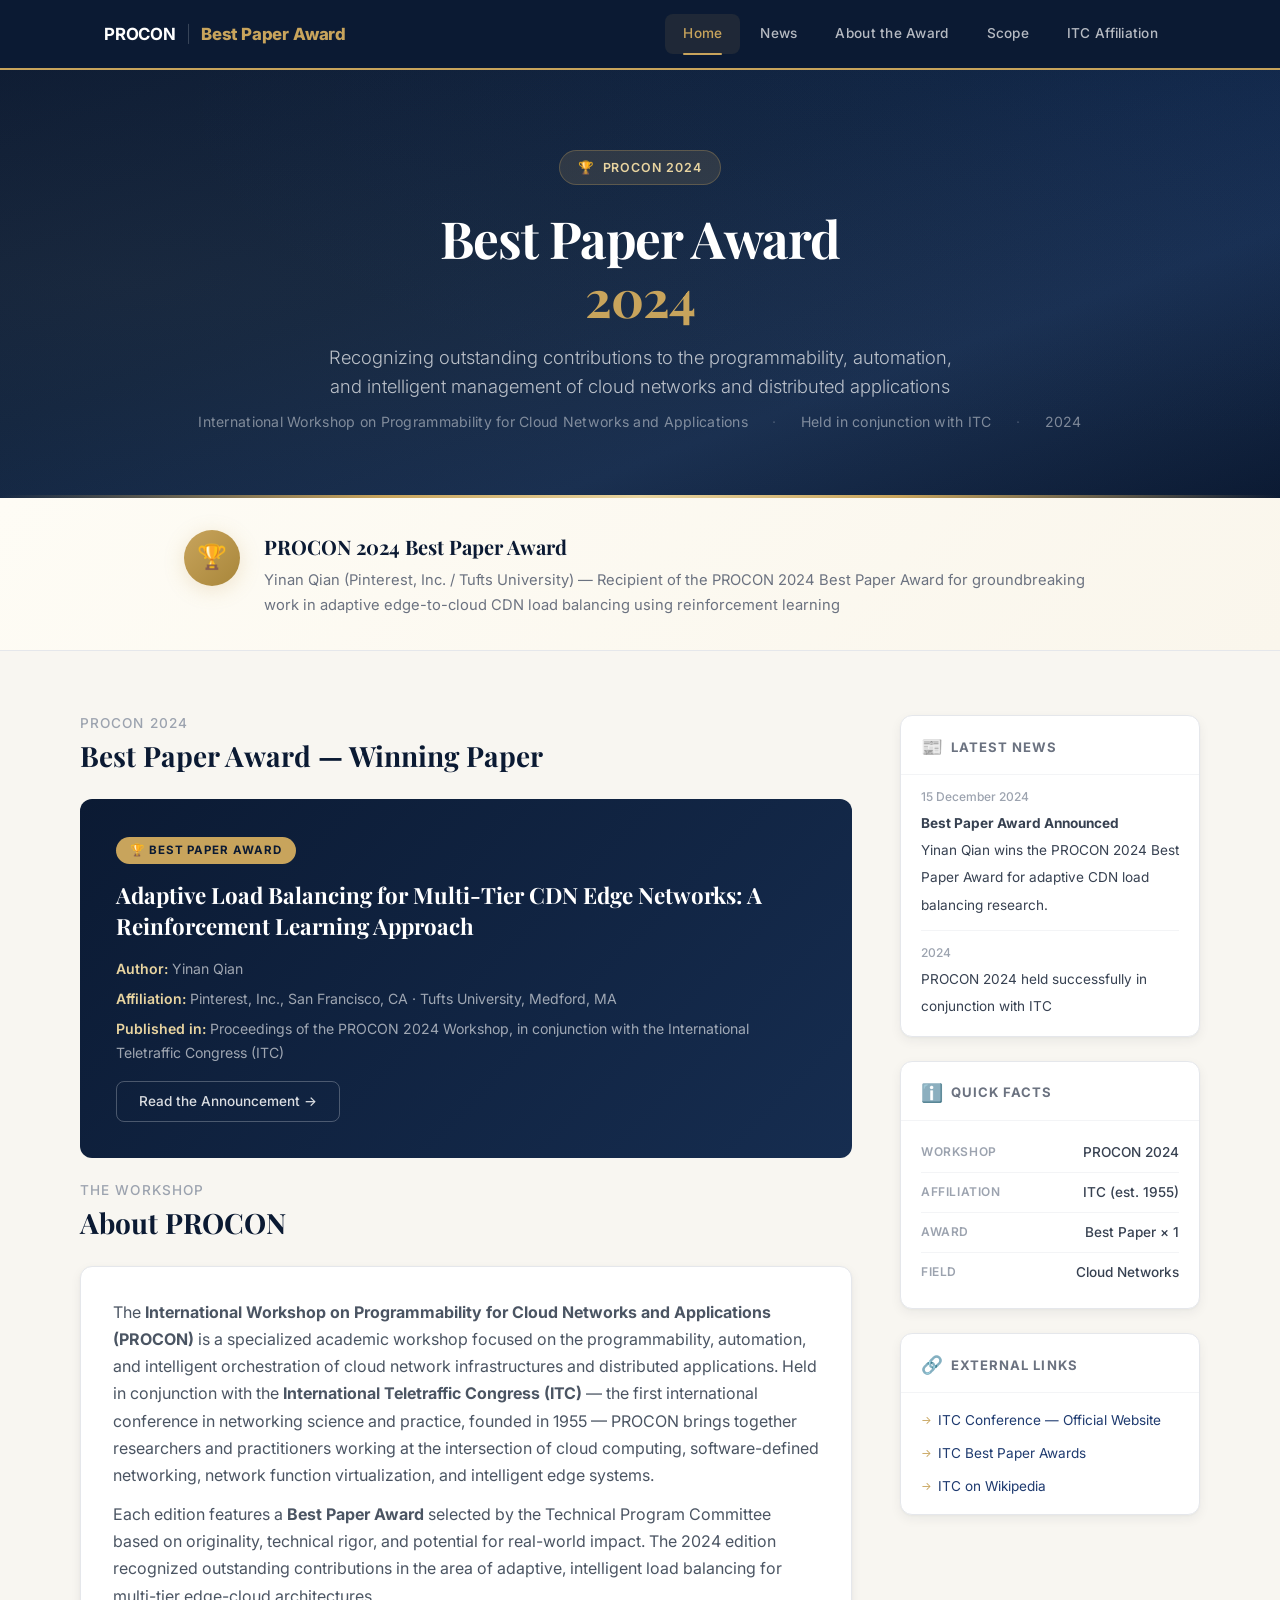
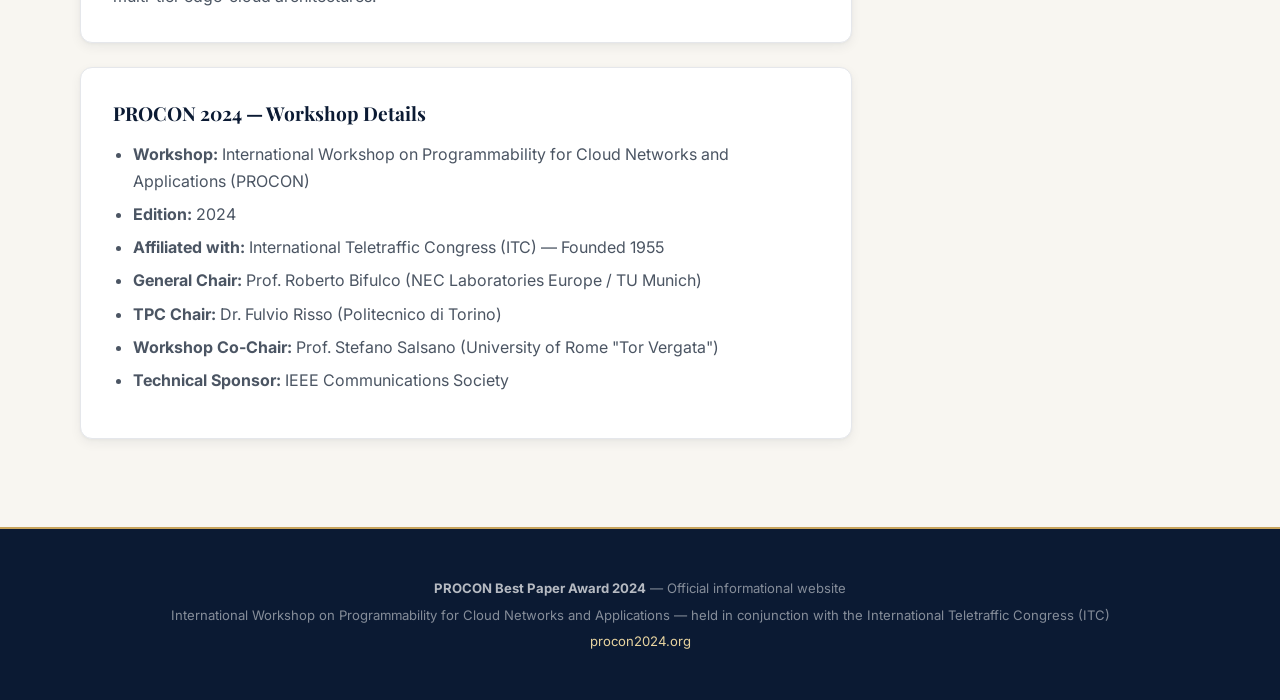
==== index.html @ 3cdb623d "Initial commit: PROCON 2024 Best Paper Award website" ====
<!DOCTYPE html>
<html lang="en">
<head>
  <meta charset="UTF-8">
  <meta name="viewport" content="width=device-width, initial-scale=1.0">
  <title>PROCON 2024 Best Paper Award — International Workshop on Programmability for Cloud Networks and Applications</title>
  <meta name="description" content="Official site of the PROCON 2024 Best Paper Award. International Workshop on Programmability for Cloud Networks and Applications, held in conjunction with ITC, 2024.">
  <link rel="stylesheet" href="/css/style.css">
  <link rel="icon" href="data:image/svg+xml,<svg xmlns=%22http://www.w3.org/2000/svg%22 viewBox=%220 0 100 100%22><text y=%22.9em%22 font-size=%2290%22>🏆</text></svg>">
</head>
<body>

<header class="site-header">
  <div class="container header-inner">
    <div class="site-title">
      <a href="/">
        PROCON <span class="separator">|</span> <span class="accent">Best Paper Award</span>
      </a>
    </div>
    <button class="menu-toggle" onclick="document.querySelector('.main-nav').classList.toggle('open')" aria-label="Toggle navigation">☰</button>
    <nav class="main-nav">
      <a href="/" class="active">Home</a>
      <a href="/news/">News</a>
      <a href="/about.html">About the Award</a>
      <a href="/scope.html">Scope</a>
      <a href="/itc.html">ITC Affiliation</a>
    </nav>
  </div>
</header>

<section class="hero">
  <div class="container hero-content">
    <div class="hero-badge">
      <span>🏆</span> PROCON 2024
    </div>
    <h1>
      Best Paper Award<br>
      <span class="highlight">2024</span>
    </h1>
    <p class="hero-subtitle">
      Recognizing outstanding contributions to the programmability, automation, and intelligent management
      of cloud networks and distributed applications
    </p>
    <p class="hero-meta">
      <span>International Workshop on Programmability for Cloud Networks and Applications</span>
      <span class="sep">·</span>
      <span>Held in conjunction with ITC</span>
      <span class="sep">·</span>
      <span>2024</span>
    </p>
  </div>
</section>

<section class="award-banner">
  <div class="container award-banner-inner">
    <div class="award-icon">🏆</div>
    <div class="award-text">
      <h2>PROCON 2024 Best Paper Award</h2>
      <p>Yinan Qian (Pinterest, Inc. / Tufts University) — Recipient of the PROCON 2024 Best Paper Award for groundbreaking work in adaptive edge-to-cloud CDN load balancing using reinforcement learning</p>
    </div>
  </div>
</section>

<div class="container content-layout">
  <main class="main-content">

    <!-- Winning Paper -->
    <h2 class="section-title">
      <span class="sub">PROCON 2024</span>
      Best Paper Award — Winning Paper
    </h2>

    <div class="paper-card">
      <div class="award-tag">🏆 Best Paper Award</div>
      <h3>Adaptive Load Balancing for Multi-Tier CDN Edge Networks: A Reinforcement Learning Approach</h3>
      <p class="meta-line"><strong>Author:</strong> Yinan Qian</p>
      <p class="meta-line"><strong>Affiliation:</strong> Pinterest, Inc., San Francisco, CA · Tufts University, Medford, MA</p>
      <p class="meta-line" style="margin-bottom:0;"><strong>Published in:</strong> Proceedings of the PROCON 2024 Workshop, in conjunction with the International Teletraffic Congress (ITC)</p>
      <a href="/news/yinan-qian-award.html" class="btn-outline">Read the Announcement →</a>
    </div>

    <!-- About PROCON -->
    <h2 class="section-title">
      <span class="sub">The Workshop</span>
      About PROCON
    </h2>

    <div class="content-card">
      <p>
        The <strong>International Workshop on Programmability for Cloud Networks and Applications (PROCON)</strong> 
        is a specialized academic workshop focused on the programmability, automation, and intelligent orchestration 
        of cloud network infrastructures and distributed applications. Held in conjunction with the 
        <strong>International Teletraffic Congress (ITC)</strong> — the first international conference in networking 
        science and practice, founded in 1955 — PROCON brings together researchers and practitioners working at 
        the intersection of cloud computing, software-defined networking, network function virtualization, and 
        intelligent edge systems.
      </p>
      <p>
        Each edition features a <strong>Best Paper Award</strong> selected by the Technical Program Committee 
        based on originality, technical rigor, and potential for real-world impact. The 2024 edition recognized 
        outstanding contributions in the area of adaptive, intelligent load balancing for multi-tier edge-cloud 
        architectures.
      </p>
    </div>

    <!-- PROCON 2024 Details -->
    <div class="content-card">
      <h3>PROCON 2024 — Workshop Details</h3>
      <ul>
        <li><strong>Workshop:</strong> International Workshop on Programmability for Cloud Networks and Applications (PROCON)</li>
        <li><strong>Edition:</strong> 2024</li>
        <li><strong>Affiliated with:</strong> International Teletraffic Congress (ITC) — Founded 1955</li>
        <li><strong>General Chair:</strong> Prof. Roberto Bifulco (NEC Laboratories Europe / TU Munich)</li>
        <li><strong>TPC Chair:</strong> Dr. Fulvio Risso (Politecnico di Torino)</li>
        <li><strong>Workshop Co-Chair:</strong> Prof. Stefano Salsano (University of Rome "Tor Vergata")</li>
        <li><strong>Technical Sponsor:</strong> IEEE Communications Society</li>
      </ul>
    </div>

  </main>

  <aside class="sidebar">

    <div class="sidebar-card">
      <div class="sidebar-card-header">
        <span class="icon">📰</span>
        <h3>Latest News</h3>
      </div>
      <div class="sidebar-card-body">
        <ul class="news-list">
          <li>
            <span class="date">15 December 2024</span>
            <a href="/news/yinan-qian-award.html"><strong>Best Paper Award Announced</strong><br>Yinan Qian wins the PROCON 2024 Best Paper Award for adaptive CDN load balancing research.</a>
          </li>
          <li>
            <span class="date">2024</span>
            <a href="#">PROCON 2024 held successfully in conjunction with ITC</a>
          </li>
        </ul>
      </div>
    </div>

    <div class="sidebar-card">
      <div class="sidebar-card-header">
        <span class="icon">ℹ️</span>
        <h3>Quick Facts</h3>
      </div>
      <div class="sidebar-card-body">
        <ul class="fact-list">
          <li><span class="label">Workshop</span><span class="value">PROCON 2024</span></li>
          <li><span class="label">Affiliation</span><span class="value">ITC (est. 1955)</span></li>
          <li><span class="label">Award</span><span class="value">Best Paper × 1</span></li>
          <li><span class="label">Field</span><span class="value">Cloud Networks</span></li>
        </ul>
      </div>
    </div>

    <div class="sidebar-card">
      <div class="sidebar-card-header">
        <span class="icon">🔗</span>
        <h3>External Links</h3>
      </div>
      <div class="sidebar-card-body">
        <ul class="link-list">
          <li><a href="https://itc-conference.org/" target="_blank"><span class="arrow">→</span> ITC Conference — Official Website</a></li>
          <li><a href="https://itc-conference.org/awards" target="_blank"><span class="arrow">→</span> ITC Best Paper Awards</a></li>
          <li><a href="https://en.wikipedia.org/wiki/International_Teletraffic_Congress" target="_blank"><span class="arrow">→</span> ITC on Wikipedia</a></li>
        </ul>
      </div>
    </div>

  </aside>
</div>

<footer class="site-footer">
  <div class="container">
    <p><strong>PROCON Best Paper Award 2024</strong> — Official informational website</p>
    <p>International Workshop on Programmability for Cloud Networks and Applications — held in conjunction with the International Teletraffic Congress (ITC)</p>
    <p><a href="https://procon2024.org">procon2024.org</a></p>
  </div>
</footer>

<script>
document.addEventListener('DOMContentLoaded', function() {
  var toggle = document.querySelector('.menu-toggle');
  var nav = document.querySelector('.main-nav');
  if (toggle) {
    toggle.addEventListener('click', function() {
      nav.classList.toggle('open');
    });
  }
  nav.querySelectorAll('a').forEach(function(l) { l.addEventListener('click', function() { nav.classList.remove('open'); }); });
});
</script>

</body>
</html>
---- css/style.css ----
/* ============================================
   PROCON 2024 Best Paper Award — Official Site
   Premium Design System
   ============================================ */

/* --- Fonts --- */
@import url('https://fonts.googleapis.com/css2?family=Inter:wght@300;400;500;600;700;800&family=Playfair+Display:ital,wght@0,600;0,700;1,600&family=JetBrains+Mono:wght@400;500&display=swap');

:root {
  /* Colors — ITC / PROCON brand */
  --accent-blue: #2563eb;
  --navy:       #0b1a33;
  --navy-light: #162d50;
  --navy-mid:   #1e3a6f;
  --gold:       #c8a45c;
  --gold-light: #e8d4a0;
  --gold-dark:  #a8863a;
  --cream:      #f8f6f1;
  --white:      #ffffff;
  --gray-50:    #f9fafb;
  --gray-100:   #f3f4f6;
  --gray-200:   #e5e7eb;
  --gray-300:   #d1d5db;
  --gray-400:   #9ca3af;
  --gray-500:   #6b7280;
  --gray-600:   #4b5563;
  --gray-700:   #374151;
  --gray-800:   #1f2937;
  --gray-900:   #111827;
  --blue-accent: #2563eb;
  --blue-light: #dbeafe;
  --teal-accent: #0891b2;

  /* Typography */
  --font-sans:  'Inter', -apple-system, BlinkMacSystemFont, 'Segoe UI', sans-serif;
  --font-serif: 'Playfair Display', Georgia, 'Times New Roman', serif;
  --font-mono:  'JetBrains Mono', 'SF Mono', 'Fira Code', monospace;

  /* Spacing */
  --space-xs:  4px;
  --space-sm:  8px;
  --space-md:  16px;
  --space-lg:  24px;
  --space-xl:  32px;
  --space-2xl: 48px;
  --space-3xl: 64px;
  --space-4xl: 80px;

  /* Radii */
  --radius-sm: 4px;
  --radius-md: 8px;
  --radius-lg: 12px;
  --radius-xl: 16px;

  /* Shadows */
  --shadow-sm:  0 1px 2px rgba(11, 26, 51, 0.04);
  --shadow-md:  0 4px 12px rgba(11, 26, 51, 0.06), 0 1px 3px rgba(11, 26, 51, 0.04);
  --shadow-lg:  0 8px 30px rgba(11, 26, 51, 0.08), 0 2px 6px rgba(11, 26, 51, 0.04);
  --shadow-xl:  0 20px 50px rgba(11, 26, 51, 0.12), 0 4px 12px rgba(11, 26, 51, 0.06);
  --shadow-gold: 0 4px 20px rgba(200, 164, 92, 0.25);

  /* Transitions */
  --ease-out: cubic-bezier(0.16, 1, 0.3, 1);
  --ease-in-out: cubic-bezier(0.65, 0, 0.35, 1);
}

/* ----- Reset ----- */
*, *::before, *::after { box-sizing: border-box; margin: 0; padding: 0; }
html { font-size: 16px; scroll-behavior: smooth; -webkit-font-smoothing: antialiased; -moz-osx-font-smoothing: grayscale; }
body {
  font-family: var(--font-sans);
  color: var(--gray-800);
  background: var(--cream);
  line-height: 1.7;
  min-height: 100vh;
  display: flex;
  flex-direction: column;
}

img { max-width: 100%; height: auto; display: block; }
a { color: var(--navy-mid); text-decoration: none; transition: color 0.2s var(--ease-out); }
a:hover { color: var(--gold-dark); }
::selection { background: var(--gold-light); color: var(--navy); }

/* ----- Container ----- */
.container { max-width: 1120px; margin: 0 auto; padding: 0 var(--space-lg); }

/* ============================================
   HEADER
   ============================================ */
.site-header {
  background: var(--navy);
  position: sticky;
  top: 0;
  z-index: 100;
  border-bottom: 2px solid var(--gold);
}
.header-inner {
  display: flex;
  align-items: center;
  justify-content: space-between;
  height: 68px;
}
.site-title {
  font-family: var(--font-sans);
  font-size: 1.05rem;
  font-weight: 700;
  letter-spacing: -0.01em;
}
.site-title a { color: var(--white); display: flex; align-items: center; gap: 10px; }
.site-title a:hover { color: var(--gold-light); }
.site-title .accent { color: var(--gold); font-weight: 800; }
.site-title .separator { color: rgba(255,255,255,0.2); font-weight: 300; }
.site-title .tag {
  display: inline-block;
  background: var(--gold);
  color: var(--navy);
  padding: 2px 10px;
  border-radius: 100px;
  font-size: 0.7rem;
  font-weight: 700;
  letter-spacing: 0.05em;
}

.main-nav { display: flex; align-items: center; gap: 2px; }
.main-nav a {
  color: rgba(255,255,255,0.7);
  padding: 8px 18px;
  border-radius: var(--radius-md);
  font-size: 0.85rem;
  font-weight: 500;
  letter-spacing: 0.02em;
  transition: all 0.2s var(--ease-out);
  position: relative;
}
.main-nav a:hover { color: var(--white); background: rgba(255,255,255,0.07); }
.main-nav a.active { color: var(--gold); background: rgba(200,164,92,0.1); }
.main-nav a.active::after {
  content: '';
  position: absolute;
  bottom: -1px;
  left: 18px;
  right: 18px;
  height: 2px;
  background: var(--gold);
  border-radius: 1px;
}

.menu-toggle {
  display: none;
  background: none;
  border: 1px solid rgba(255,255,255,0.2);
  color: var(--white);
  padding: 8px 14px;
  border-radius: var(--radius-md);
  cursor: pointer;
  font-size: 1.2rem;
  line-height: 1;
  transition: all 0.2s;
}
.menu-toggle:hover { background: rgba(255,255,255,0.1); }

/* ============================================
   HERO
   ============================================ */
.hero {
  background: linear-gradient(160deg, var(--navy) 0%, #0f2340 40%, #162d50 70%, #0b1a33 100%);
  color: var(--white);
  padding: var(--space-4xl) 0 var(--space-3xl);
  text-align: center;
  position: relative;
  overflow: hidden;
}
.hero::before {
  content: '';
  position: absolute;
  top: -50%;
  left: -50%;
  width: 200%;
  height: 200%;
  background: radial-gradient(ellipse at 30% 50%, rgba(200,164,92,0.06) 0%, transparent 60%),
              radial-gradient(ellipse at 70% 30%, rgba(37,99,235,0.04) 0%, transparent 40%);
  pointer-events: none;
}
.hero::after {
  content: '';
  position: absolute;
  bottom: 0;
  left: 0;
  right: 0;
  height: 3px;
  background: linear-gradient(90deg, transparent 0%, var(--gold) 30%, var(--gold-light) 50%, var(--gold) 70%, transparent 100%);
}
.hero-content { position: relative; z-index: 1; }

.hero-badge {
  display: inline-flex;
  align-items: center;
  gap: 8px;
  background: rgba(200,164,92,0.15);
  border: 1px solid rgba(200,164,92,0.3);
  padding: 6px 18px;
  border-radius: 100px;
  font-size: 0.78rem;
  font-weight: 600;
  letter-spacing: 0.08em;
  text-transform: uppercase;
  color: var(--gold-light);
  margin-bottom: var(--space-lg);
}

.hero h1 {
  font-family: var(--font-serif);
  font-size: 3.2rem;
  font-weight: 700;
  line-height: 1.15;
  letter-spacing: -0.02em;
  margin-bottom: var(--space-md);
}
.hero h1 .highlight { color: var(--gold); }

.hero-subtitle {
  font-size: 1.15rem;
  color: rgba(255,255,255,0.7);
  max-width: 640px;
  margin: 0 auto var(--space-sm);
  font-weight: 300;
  line-height: 1.6;
}

.hero-meta {
  font-size: 0.88rem;
  color: rgba(255,255,255,0.45);
  margin-top: var(--space-sm);
  letter-spacing: 0.02em;
}
.hero-meta span { display: inline-block; margin: 0 10px; }
.hero-meta .sep { color: rgba(255,255,255,0.2); }

/* ----- Award Banner Below Hero ----- */
.award-banner {
  background: linear-gradient(135deg, #fefcf5 0%, #faf6ec 100%);
  border-bottom: 1px solid var(--gray-200);
  padding: var(--space-xl) 0;
}
.award-banner-inner {
  display: flex;
  align-items: flex-start;
  gap: var(--space-lg);
  max-width: 960px;
  margin: 0 auto;
}
.award-icon {
  flex-shrink: 0;
  width: 56px;
  height: 56px;
  background: linear-gradient(135deg, var(--gold) 0%, var(--gold-dark) 100%);
  border-radius: 50%;
  display: flex;
  align-items: center;
  justify-content: center;
  font-size: 1.5rem;
  box-shadow: var(--shadow-gold);
}
.award-text h2 {
  font-family: var(--font-serif);
  font-size: 1.25rem;
  color: var(--navy);
  margin-bottom: 4px;
}
.award-text p {
  color: var(--gray-500);
  font-size: 0.92rem;
}

/* ============================================
   LAYOUT: Content + Sidebar
   ============================================ */
.content-layout {
  display: grid;
  grid-template-columns: 1fr 300px;
  gap: 48px;
  padding: var(--space-3xl) 0;
}
.main-content { min-width: 0; }

/* ============================================
   SIDEBAR
   ============================================ */
.sidebar { position: sticky; top: 92px; align-self: start; }

.sidebar-card {
  background: var(--white);
  border-radius: var(--radius-lg);
  box-shadow: var(--shadow-md);
  border: 1px solid var(--gray-200);
  margin-bottom: var(--space-lg);
  overflow: hidden;
}

.sidebar-card-header {
  padding: 16px 20px 12px;
  border-bottom: 1px solid var(--gray-100);
  display: flex;
  align-items: center;
  gap: 8px;
}
.sidebar-card-header .icon { font-size: 1.1rem; }
.sidebar-card-header h3 {
  font-family: var(--font-sans);
  font-size: 0.82rem;
  font-weight: 700;
  text-transform: uppercase;
  letter-spacing: 0.08em;
  color: var(--gray-500);
}

.sidebar-card-body { padding: 12px 20px 16px; }

/* News list */
.news-list { list-style: none; }
.news-list li {
  padding: 12px 0;
  border-bottom: 1px solid var(--gray-100);
}
.news-list li:first-child { padding-top: 0; }
.news-list li:last-child { border-bottom: none; padding-bottom: 0; }

.news-list .date {
  font-size: 0.75rem;
  color: var(--gray-400);
  display: block;
  margin-bottom: 2px;
  font-weight: 500;
}
.news-list a {
  font-size: 0.85rem;
  line-height: 1.45;
  color: var(--gray-700);
  transition: color 0.2s;
}
.news-list a:hover { color: var(--navy-mid); }

/* Quick facts */
.fact-list { list-style: none; }
.fact-list li {
  display: flex;
  justify-content: space-between;
  align-items: center;
  padding: 8px 0;
  border-bottom: 1px solid var(--gray-100);
  font-size: 0.85rem;
}
.fact-list li:last-child { border-bottom: none; }
.fact-list .label {
  color: var(--gray-400);
  font-size: 0.75rem;
  font-weight: 600;
  text-transform: uppercase;
  letter-spacing: 0.05em;
}
.fact-list .value {
  color: var(--gray-700);
  font-weight: 500;
  text-align: right;
}

/* Links */
.link-list { list-style: none; }
.link-list li { margin-bottom: 6px; }
.link-list li:last-child { margin-bottom: 0; }
.link-list a {
  font-size: 0.85rem;
  color: var(--navy-mid);
  display: inline-flex;
  align-items: center;
  gap: 6px;
}
.link-list a:hover { color: var(--gold-dark); }
.link-list .arrow { color: var(--gold); font-size: 0.7rem; }

/* ============================================
   SECTIONS & CARDS
   ============================================ */
.section-title {
  font-family: var(--font-serif);
  font-size: 1.75rem;
  color: var(--navy);
  margin-bottom: var(--space-lg);
  line-height: 1.3;
}
.section-title .sub {
  display: block;
  font-family: var(--font-sans);
  font-size: 0.85rem;
  font-weight: 500;
  color: var(--gray-400);
  text-transform: uppercase;
  letter-spacing: 0.08em;
  margin-bottom: 6px;
}

.content-card {
  background: var(--white);
  border-radius: var(--radius-lg);
  box-shadow: var(--shadow-md);
  border: 1px solid var(--gray-200);
  padding: 32px;
  margin-bottom: var(--space-lg);
}

.content-card h3 {
  font-family: var(--font-serif);
  font-size: 1.2rem;
  color: var(--navy);
  margin-bottom: 14px;
  line-height: 1.4;
}
.content-card p { margin-bottom: 12px; color: var(--gray-600); }
.content-card p:last-child { margin-bottom: 0; }
.content-card ul, .content-card ol { margin: 0 0 12px 20px; color: var(--gray-600); }
.content-card li { margin-bottom: 6px; }

/* ============================================
   PAPER INFO CARD
   ============================================ */
.paper-card {
  background: linear-gradient(135deg, var(--navy) 0%, #162d50 100%);
  border-radius: var(--radius-lg);
  padding: 36px;
  color: var(--white);
  margin-bottom: var(--space-lg);
}
.paper-card .award-tag {
  display: inline-block;
  background: var(--gold);
  color: var(--navy);
  padding: 4px 14px;
  border-radius: 100px;
  font-size: 0.72rem;
  font-weight: 700;
  text-transform: uppercase;
  letter-spacing: 0.08em;
  margin-bottom: var(--space-md);
}
.paper-card h3 {
  font-family: var(--font-serif);
  font-size: 1.4rem;
  color: var(--white);
  margin-bottom: var(--space-md);
  line-height: 1.35;
}
.paper-card .meta-line {
  color: rgba(255,255,255,0.6);
  font-size: 0.88rem;
  margin-bottom: 6px;
}
.paper-card .meta-line strong { color: var(--gold-light); font-weight: 600; }
.paper-card .btn-outline {
  display: inline-block;
  margin-top: var(--space-md);
  border: 1px solid rgba(255,255,255,0.25);
  color: rgba(255,255,255,0.85);
  padding: 8px 22px;
  border-radius: var(--radius-md);
  font-size: 0.85rem;
  font-weight: 500;
  transition: all 0.2s var(--ease-out);
}
.paper-card .btn-outline:hover {
  background: var(--gold);
  color: var(--navy);
  border-color: var(--gold);
}

/* ============================================
   NEWS ARTICLE PAGE
   ============================================ */
.article-header {
  margin-bottom: var(--space-xl);
  padding-bottom: var(--space-lg);
  border-bottom: 1px solid var(--gray-200);
}
.article-header .date {
  color: var(--gray-400);
  font-size: 0.85rem;
  font-weight: 500;
  margin-bottom: var(--space-sm);
  display: flex;
  align-items: center;
  gap: 8px;
}
.article-header .date::before {
  content: '';
  width: 4px;
  height: 4px;
  background: var(--gold);
  border-radius: 50%;
  display: inline-block;
}
.article-header h1 {
  font-family: var(--font-serif);
  font-size: 2rem;
  color: var(--navy);
  line-height: 1.25;
}

.article-body { font-size: 0.95rem; color: var(--gray-600); }
.article-body p { margin-bottom: 16px; line-height: 1.8; }
.article-body h2 {
  font-family: var(--font-serif);
  font-size: 1.35rem;
  color: var(--navy);
  margin: 32px 0 14px;
}

.highlight-box {
  background: linear-gradient(135deg, #fefcf5 0%, #faf6ec 100%);
  border-left: 4px solid var(--gold);
  padding: 20px 24px;
  border-radius: 0 var(--radius-md) var(--radius-md) 0;
  margin-bottom: var(--space-lg);
  font-size: 0.95rem;
  line-height: 1.6;
}

.paper-details { margin-bottom: var(--space-lg); }
.paper-details .row {
  display: flex;
  padding: 10px 0;
  border-bottom: 1px solid var(--gray-100);
}
.paper-details .row-label {
  flex: 0 0 140px;
  font-weight: 600;
  font-size: 0.85rem;
  color: var(--gray-500);
  text-transform: uppercase;
  letter-spacing: 0.05em;
}
.paper-details .row-value {
  flex: 1;
  font-size: 0.9rem;
  color: var(--gray-700);
}

/* ============================================
   PAGE SECTION (About / History / Scope)
   ============================================ */
.page-section {
  padding: var(--space-3xl) 0;
}
.page-section h1 {
  font-family: var(--font-serif);
  font-size: 2.2rem;
  color: var(--navy);
  margin-bottom: var(--space-md);
  line-height: 1.2;
}
.page-section .lead {
  font-size: 1.05rem;
  color: var(--gray-500);
  max-width: 720px;
  margin-bottom: var(--space-2xl);
  line-height: 1.7;
}
.page-section h2 {
  font-family: var(--font-serif);
  font-size: 1.5rem;
  color: var(--navy);
  margin-top: var(--space-2xl);
  margin-bottom: var(--space-md);
  line-height: 1.3;
}
.page-section h3 {
  font-size: 1.05rem;
  font-weight: 600;
  color: var(--navy);
  margin-top: var(--space-lg);
  margin-bottom: var(--space-sm);
}
.page-section p { color: var(--gray-600); margin-bottom: 14px; line-height: 1.8; }
.page-section ul, .page-section ol { margin: 0 0 16px 20px; color: var(--gray-600); }
.page-section li { margin-bottom: 6px; line-height: 1.7; }

.page-nav {
  display: flex;
  justify-content: space-between;
  margin-top: var(--space-2xl);
  padding-top: var(--space-lg);
  border-top: 1px solid var(--gray-200);
}
.page-nav a {
  color: var(--navy-mid);
  font-size: 0.9rem;
  font-weight: 500;
}
.page-nav a:hover { color: var(--gold-dark); }

/* Breadcrumb */
.breadcrumb {
  font-size: 0.82rem;
  color: var(--gray-400);
  margin-bottom: var(--space-xl);
  display: flex;
  align-items: center;
  gap: 8px;
}
.breadcrumb a { color: var(--gray-500); }
.breadcrumb a:hover { color: var(--navy-mid); }
.breadcrumb .current { color: var(--gray-600); font-weight: 500; }

/* ============================================
   HISTORY TABLE
   ============================================ */
.table-wrap {
  overflow-x: auto;
  margin-bottom: var(--space-xl);
}
.history-table {
  width: 100%;
  border-collapse: collapse;
  background: var(--white);
  border-radius: var(--radius-lg);
  overflow: hidden;
  box-shadow: var(--shadow-md);
}
.history-table th {
  background: var(--navy);
  color: var(--white);
  padding: 14px 18px;
  text-align: left;
  font-size: 0.78rem;
  font-weight: 600;
  text-transform: uppercase;
  letter-spacing: 0.06em;
}
.history-table td {
  padding: 12px 18px;
  font-size: 0.88rem;
  border-bottom: 1px solid var(--gray-100);
  color: var(--gray-600);
}
.history-table tr:hover td { background: var(--gray-50); }
.history-table .highlight-row td {
  background: #fefcf5;
  color: var(--navy);
  font-weight: 500;
  border-left: 3px solid var(--gold);
}

/* ============================================
   QUOTE BLOCK
   ============================================ */
.quote-block {
  background: var(--white);
  border-radius: var(--radius-lg);
  padding: 28px 32px;
  border: 1px solid var(--gray-200);
  border-left: 4px solid var(--gold);
  margin: var(--space-lg) 0;
}
.quote-block p {
  font-family: var(--font-serif);
  font-style: italic;
  font-size: 1rem;
  color: var(--gray-700);
  line-height: 1.7;
}
.quote-block .attribution {
  display: block;
  font-family: var(--font-sans);
  font-style: normal;
  font-size: 0.82rem;
  color: var(--gray-400);
  margin-top: var(--space-sm);
}

/* ============================================
   INFO GRID
   ============================================ */
.info-grid {
  display: grid;
  grid-template-columns: repeat(2, 1fr);
  gap: 1px;
  background: var(--gray-200);
  border-radius: var(--radius-lg);
  overflow: hidden;
  margin-bottom: var(--space-lg);
}
.cell {
  background: var(--white);
  padding: 16px 20px;
  display: flex;
  flex-direction: column;
  gap: 2px;
}
.cell-label {
  font-size: 0.72rem;
  font-weight: 600;
  color: var(--gray-400);
  text-transform: uppercase;
  letter-spacing: 0.06em;
}
.cell-value {
  font-size: 0.88rem;
  color: var(--gray-700);
  font-weight: 500;
}

/* ============================================
   STATS BANNER
   ============================================ */
.stats-banner {
  margin: var(--space-lg) 0;
}
.stats-grid {
  display: grid;
  grid-template-columns: repeat(4, 1fr);
  gap: var(--space-md);
}
.stat-card {
  background: var(--white);
  border-radius: var(--radius-lg);
  padding: 24px 20px;
  text-align: center;
  box-shadow: var(--shadow-sm);
  border: 1px solid var(--gray-200);
  transition: all 0.2s var(--ease-out);
}
.stat-card:hover {
  box-shadow: var(--shadow-md);
  transform: translateY(-2px);
}
.stat-icon { font-size: 1.8rem; margin-bottom: 10px; }
.stat-num {
  font-family: var(--font-serif);
  font-size: 0.95rem;
  font-weight: 700;
  color: var(--navy);
  margin-bottom: 6px;
}
.stat-desc {
  font-size: 0.75rem;
  color: var(--gray-400);
  line-height: 1.5;
}

/* ============================================
   FEATURE SECTION (alt-homepage style)
   ============================================ */
.feature-section {
  padding: var(--space-3xl) 0;
}
.feature-section .section-label {
  font-size: 0.75rem;
  font-weight: 600;
  color: var(--gold);
  text-transform: uppercase;
  letter-spacing: 0.1em;
  margin-bottom: var(--space-sm);
}
.feature-section h2 {
  font-family: var(--font-serif);
  font-size: 2rem;
  color: var(--navy);
  margin-bottom: var(--space-xl);
  line-height: 1.2;
}

.award-card {
  background: var(--white);
  border-radius: var(--radius-lg);
  box-shadow: var(--shadow-md);
  border: 1px solid var(--gray-200);
  padding: 28px 32px;
  margin-bottom: var(--space-lg);
  transition: all 0.2s var(--ease-out);
}
.award-card:hover {
  box-shadow: var(--shadow-lg);
  transform: translateY(-2px);
}
.award-card .card-tag {
  display: inline-block;
  background: linear-gradient(135deg, var(--gold) 0%, var(--gold-dark) 100%);
  color: var(--white);
  padding: 3px 12px;
  border-radius: 100px;
  font-size: 0.68rem;
  font-weight: 700;
  text-transform: uppercase;
  letter-spacing: 0.08em;
  margin-bottom: var(--space-md);
}
.award-card h3 {
  font-family: var(--font-serif);
  font-size: 1.15rem;
  color: var(--navy);
  margin-bottom: var(--space-sm);
  line-height: 1.35;
}
.award-card .meta-row {
  font-size: 0.88rem;
  color: var(--gray-600);
  margin-bottom: var(--space-md);
  line-height: 1.6;
}
.award-card .meta-row .strong {
  font-weight: 600;
  color: var(--gray-700);
  display: inline-block;
  min-width: 70px;
}
.award-card .btn-ghost {
  display: inline-block;
  color: var(--navy-mid);
  font-size: 0.85rem;
  font-weight: 500;
  transition: all 0.2s;
}
.award-card .btn-ghost:hover { color: var(--gold-dark); }

/* ============================================
   FOOTER
   ============================================ */
.site-footer {
  background: var(--navy);
  color: rgba(255,255,255,0.5);
  text-align: center;
  padding: var(--space-2xl) 0;
  margin-top: auto;
  border-top: 2px solid var(--gold);
}
.site-footer p { font-size: 0.82rem; margin-bottom: 4px; }
.site-footer p:last-child { margin-bottom: 0; }
.site-footer strong { color: rgba(255,255,255,0.7); }
.site-footer a { color: var(--gold-light); }
.site-footer a:hover { color: var(--gold); }

/* ============================================
   RESPONSIVE
   ============================================ */
@media (max-width: 900px) {
  .content-layout { grid-template-columns: 1fr; }
  .sidebar { position: static; }
  .stats-grid { grid-template-columns: repeat(2, 1fr); }
  .info-grid { grid-template-columns: 1fr; }
}
@media (max-width: 700px) {
  .menu-toggle { display: block; }
  .main-nav {
    display: none;
    position: absolute;
    top: 68px;
    left: 0;
    right: 0;
    background: var(--navy);
    flex-direction: column;
    padding: var(--space-md);
    border-bottom: 2px solid var(--gold);
    gap: 4px;
  }
  .main-nav.open { display: flex; }
  .main-nav a { padding: 12px 16px; width: 100%; }
  .main-nav a.active::after { display: none; }
  .hero h1 { font-size: 2rem; }
  .award-banner-inner { flex-direction: column; align-items: center; text-align: center; }
  .stats-grid { grid-template-columns: 1fr; }
}
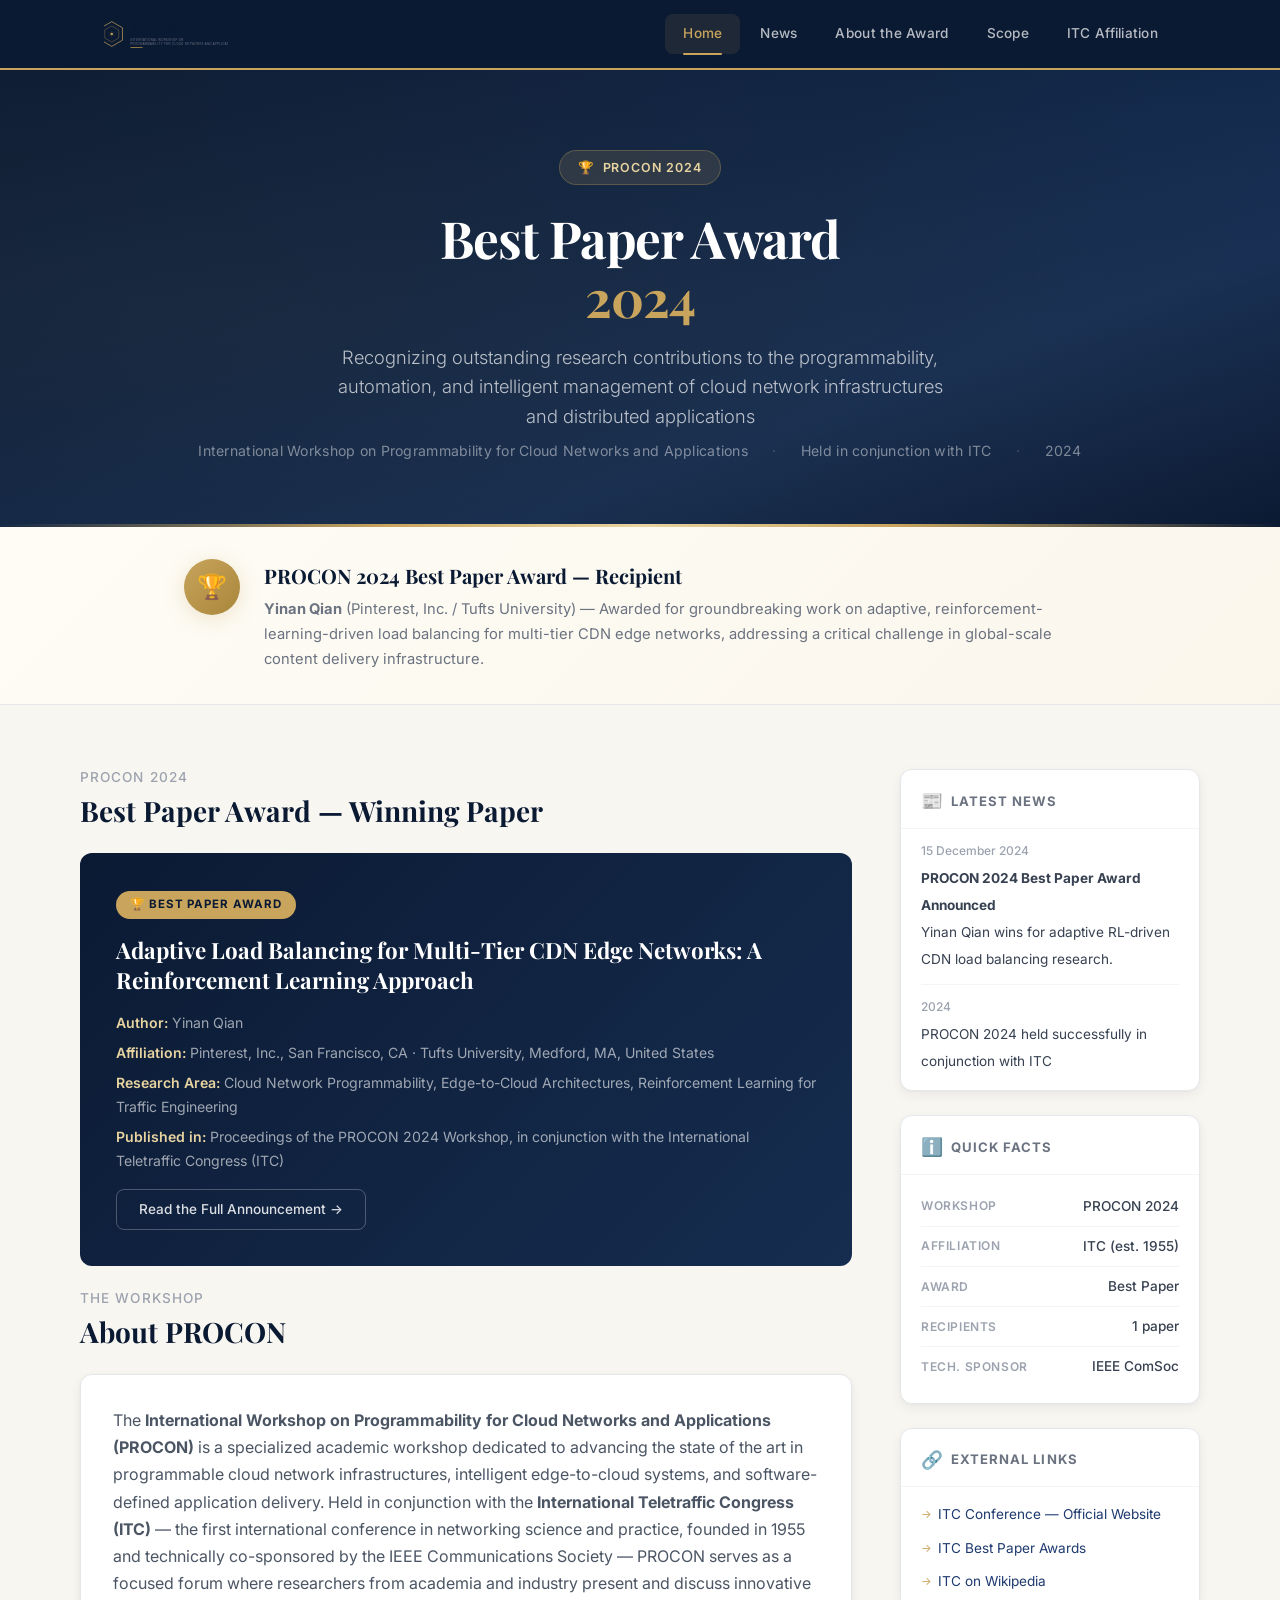
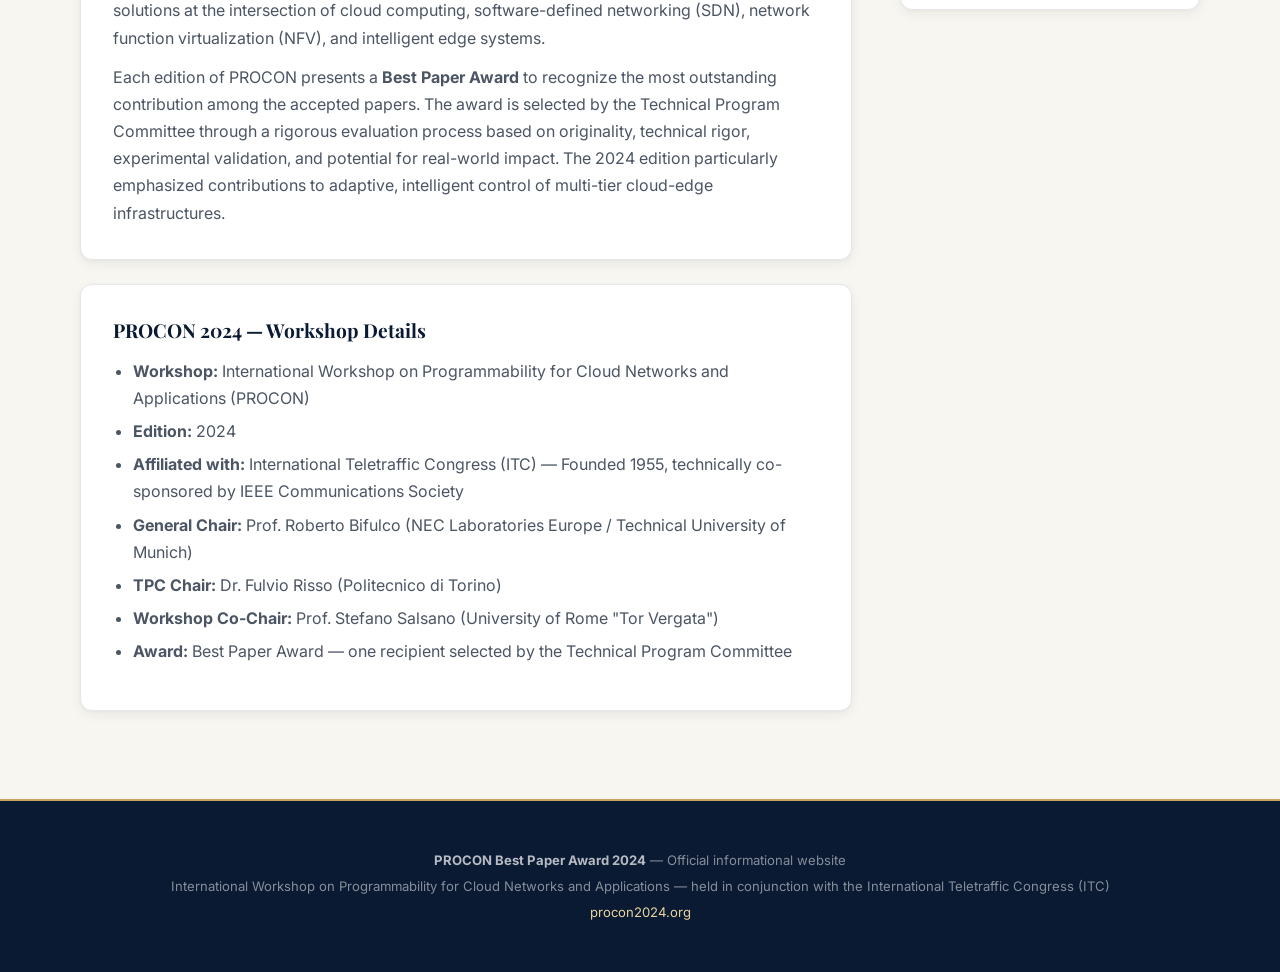
==== commit f3fa0151: "Add PROCON logo (SVG), improve homepage content, redesign certificate (landscape)" ====
--- a/index.html
+++ b/index.html
@@ -6,7 +6,7 @@
   <title>PROCON 2024 Best Paper Award — International Workshop on Programmability for Cloud Networks and Applications</title>
   <meta name="description" content="Official site of the PROCON 2024 Best Paper Award. International Workshop on Programmability for Cloud Networks and Applications, held in conjunction with ITC, 2024.">
   <link rel="stylesheet" href="/css/style.css">
-  <link rel="icon" href="data:image/svg+xml,<svg xmlns=%22http://www.w3.org/2000/svg%22 viewBox=%220 0 100 100%22><text y=%22.9em%22 font-size=%2290%22>🏆</text></svg>">
+  <link rel="icon" href="/images/icon.svg">
 </head>
 <body>
 
@@ -14,7 +14,7 @@
   <div class="container header-inner">
     <div class="site-title">
       <a href="/">
-        PROCON <span class="separator">|</span> <span class="accent">Best Paper Award</span>
+        <img src="/images/logo.svg" alt="PROCON" height="34" style="height:34px;width:auto;">
       </a>
     </div>
     <button class="menu-toggle" onclick="document.querySelector('.main-nav').classList.toggle('open')" aria-label="Toggle navigation">☰</button>
@@ -38,8 +38,8 @@
       <span class="highlight">2024</span>
     </h1>
     <p class="hero-subtitle">
-      Recognizing outstanding contributions to the programmability, automation, and intelligent management
-      of cloud networks and distributed applications
+      Recognizing outstanding research contributions to the programmability, automation,
+      and intelligent management of cloud network infrastructures and distributed applications
     </p>
     <p class="hero-meta">
       <span>International Workshop on Programmability for Cloud Networks and Applications</span>
@@ -55,8 +55,8 @@
   <div class="container award-banner-inner">
     <div class="award-icon">🏆</div>
     <div class="award-text">
-      <h2>PROCON 2024 Best Paper Award</h2>
-      <p>Yinan Qian (Pinterest, Inc. / Tufts University) — Recipient of the PROCON 2024 Best Paper Award for groundbreaking work in adaptive edge-to-cloud CDN load balancing using reinforcement learning</p>
+      <h2>PROCON 2024 Best Paper Award — Recipient</h2>
+      <p><strong>Yinan Qian</strong> (Pinterest, Inc. / Tufts University) — Awarded for groundbreaking work on adaptive, reinforcement-learning-driven load balancing for multi-tier CDN edge networks, addressing a critical challenge in global-scale content delivery infrastructure.</p>
     </div>
   </div>
 </section>
@@ -74,9 +74,10 @@
       <div class="award-tag">🏆 Best Paper Award</div>
       <h3>Adaptive Load Balancing for Multi-Tier CDN Edge Networks: A Reinforcement Learning Approach</h3>
       <p class="meta-line"><strong>Author:</strong> Yinan Qian</p>
-      <p class="meta-line"><strong>Affiliation:</strong> Pinterest, Inc., San Francisco, CA · Tufts University, Medford, MA</p>
+      <p class="meta-line"><strong>Affiliation:</strong> Pinterest, Inc., San Francisco, CA · Tufts University, Medford, MA, United States</p>
+      <p class="meta-line"><strong>Research Area:</strong> Cloud Network Programmability, Edge-to-Cloud Architectures, Reinforcement Learning for Traffic Engineering</p>
       <p class="meta-line" style="margin-bottom:0;"><strong>Published in:</strong> Proceedings of the PROCON 2024 Workshop, in conjunction with the International Teletraffic Congress (ITC)</p>
-      <a href="/news/yinan-qian-award.html" class="btn-outline">Read the Announcement →</a>
+      <a href="/news/yinan-qian-award.html" class="btn-outline">Read the Full Announcement →</a>
     </div>
 
     <!-- About PROCON -->
@@ -87,19 +88,21 @@
 
     <div class="content-card">
       <p>
-        The <strong>International Workshop on Programmability for Cloud Networks and Applications (PROCON)</strong> 
-        is a specialized academic workshop focused on the programmability, automation, and intelligent orchestration 
-        of cloud network infrastructures and distributed applications. Held in conjunction with the 
-        <strong>International Teletraffic Congress (ITC)</strong> — the first international conference in networking 
-        science and practice, founded in 1955 — PROCON brings together researchers and practitioners working at 
-        the intersection of cloud computing, software-defined networking, network function virtualization, and 
-        intelligent edge systems.
+        The <strong>International Workshop on Programmability for Cloud Networks and Applications (PROCON)</strong>
+        is a specialized academic workshop dedicated to advancing the state of the art in programmable cloud
+        network infrastructures, intelligent edge-to-cloud systems, and software-defined application delivery.
+        Held in conjunction with the <strong>International Teletraffic Congress (ITC)</strong> — the first
+        international conference in networking science and practice, founded in 1955 and technically
+        co-sponsored by the IEEE Communications Society — PROCON serves as a focused forum where researchers
+        from academia and industry present and discuss innovative solutions at the intersection of cloud computing,
+        software-defined networking (SDN), network function virtualization (NFV), and intelligent edge systems.
       </p>
       <p>
-        Each edition features a <strong>Best Paper Award</strong> selected by the Technical Program Committee 
-        based on originality, technical rigor, and potential for real-world impact. The 2024 edition recognized 
-        outstanding contributions in the area of adaptive, intelligent load balancing for multi-tier edge-cloud 
-        architectures.
+        Each edition of PROCON presents a <strong>Best Paper Award</strong> to recognize the most outstanding
+        contribution among the accepted papers. The award is selected by the Technical Program Committee through
+        a rigorous evaluation process based on originality, technical rigor, experimental validation, and
+        potential for real-world impact. The 2024 edition particularly emphasized contributions to adaptive,
+        intelligent control of multi-tier cloud-edge infrastructures.
       </p>
     </div>
 
@@ -109,11 +112,11 @@
       <ul>
         <li><strong>Workshop:</strong> International Workshop on Programmability for Cloud Networks and Applications (PROCON)</li>
         <li><strong>Edition:</strong> 2024</li>
-        <li><strong>Affiliated with:</strong> International Teletraffic Congress (ITC) — Founded 1955</li>
-        <li><strong>General Chair:</strong> Prof. Roberto Bifulco (NEC Laboratories Europe / TU Munich)</li>
+        <li><strong>Affiliated with:</strong> International Teletraffic Congress (ITC) — Founded 1955, technically co-sponsored by IEEE Communications Society</li>
+        <li><strong>General Chair:</strong> Prof. Roberto Bifulco (NEC Laboratories Europe / Technical University of Munich)</li>
         <li><strong>TPC Chair:</strong> Dr. Fulvio Risso (Politecnico di Torino)</li>
         <li><strong>Workshop Co-Chair:</strong> Prof. Stefano Salsano (University of Rome "Tor Vergata")</li>
-        <li><strong>Technical Sponsor:</strong> IEEE Communications Society</li>
+        <li><strong>Award:</strong> Best Paper Award — one recipient selected by the Technical Program Committee</li>
       </ul>
     </div>
 
@@ -130,7 +133,7 @@
         <ul class="news-list">
           <li>
             <span class="date">15 December 2024</span>
-            <a href="/news/yinan-qian-award.html"><strong>Best Paper Award Announced</strong><br>Yinan Qian wins the PROCON 2024 Best Paper Award for adaptive CDN load balancing research.</a>
+            <a href="/news/yinan-qian-award.html"><strong>PROCON 2024 Best Paper Award Announced</strong><br>Yinan Qian wins for adaptive RL-driven CDN load balancing research.</a>
           </li>
           <li>
             <span class="date">2024</span>
@@ -149,8 +152,9 @@
         <ul class="fact-list">
           <li><span class="label">Workshop</span><span class="value">PROCON 2024</span></li>
           <li><span class="label">Affiliation</span><span class="value">ITC (est. 1955)</span></li>
-          <li><span class="label">Award</span><span class="value">Best Paper × 1</span></li>
-          <li><span class="label">Field</span><span class="value">Cloud Networks</span></li>
+          <li><span class="label">Award</span><span class="value">Best Paper</span></li>
+          <li><span class="label">Recipients</span><span class="value">1 paper</span></li>
+          <li><span class="label">Tech. Sponsor</span><span class="value">IEEE ComSoc</span></li>
         </ul>
       </div>
     </div>
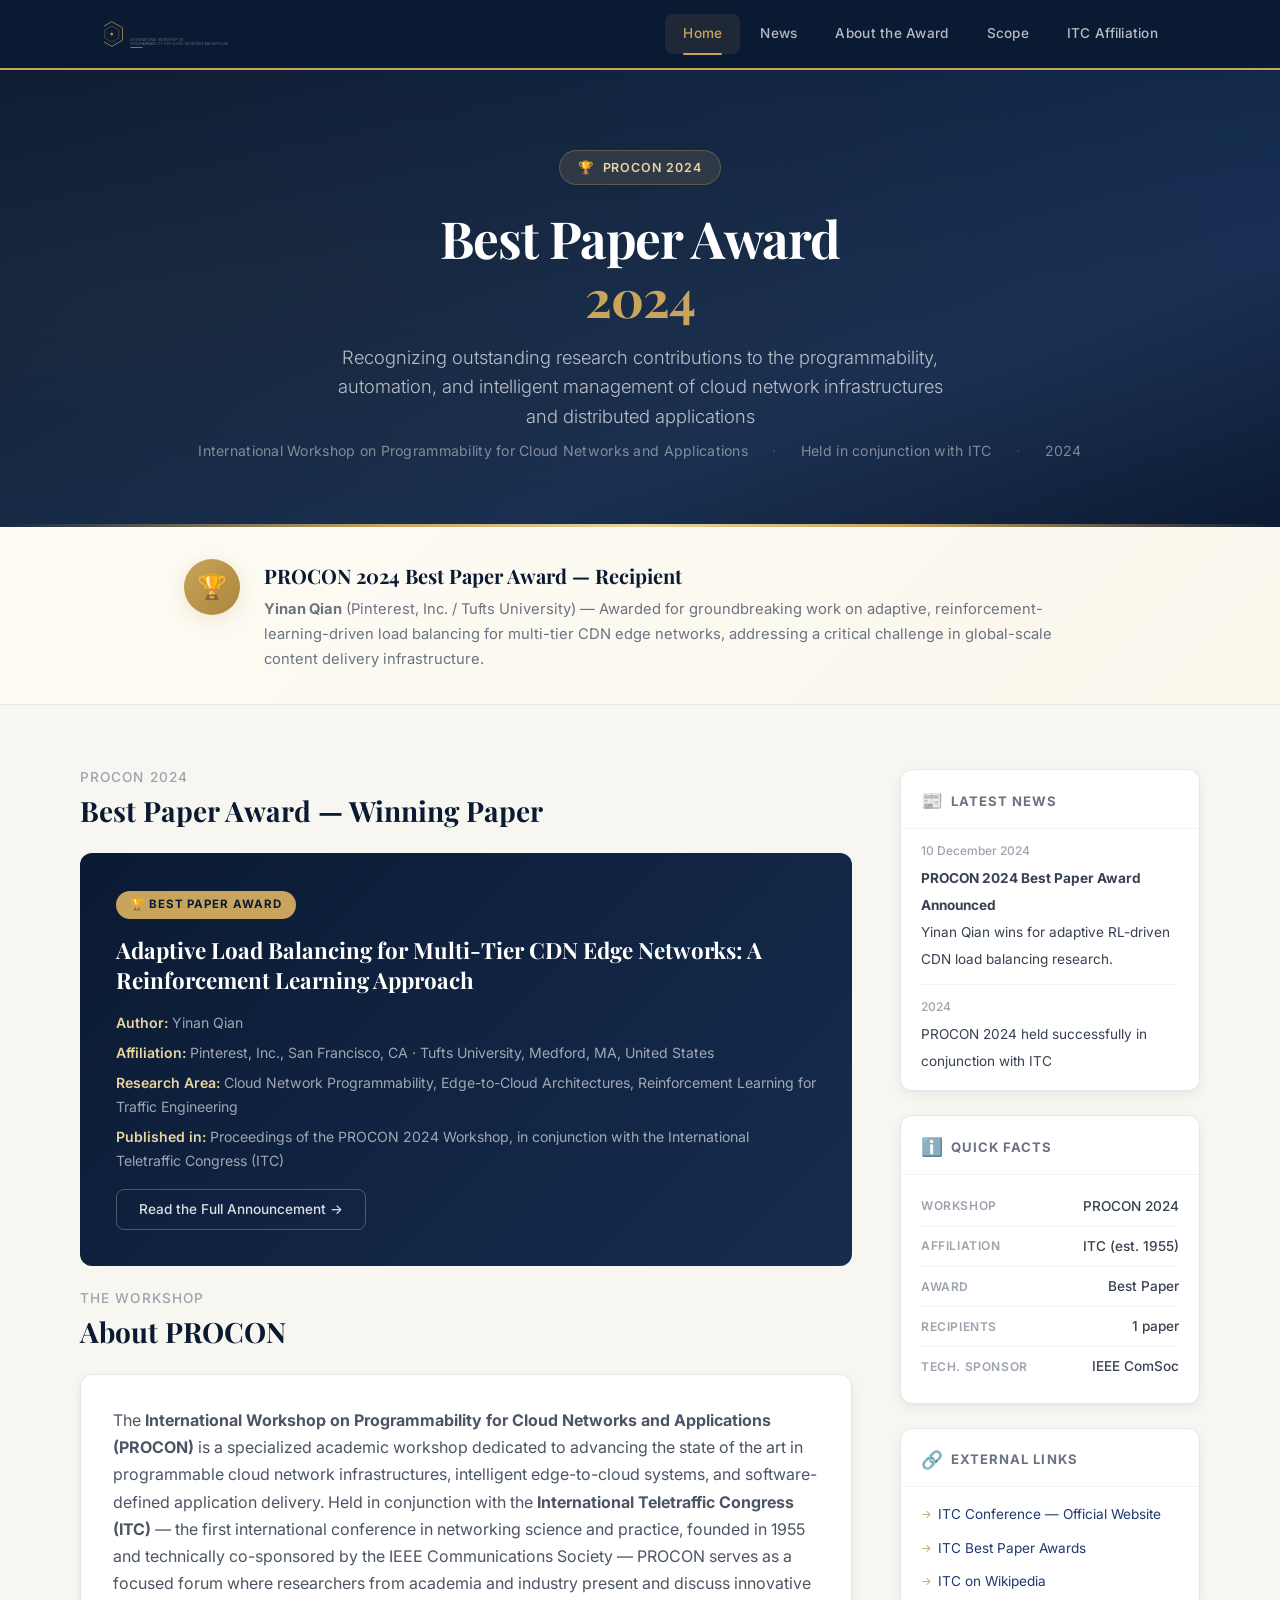
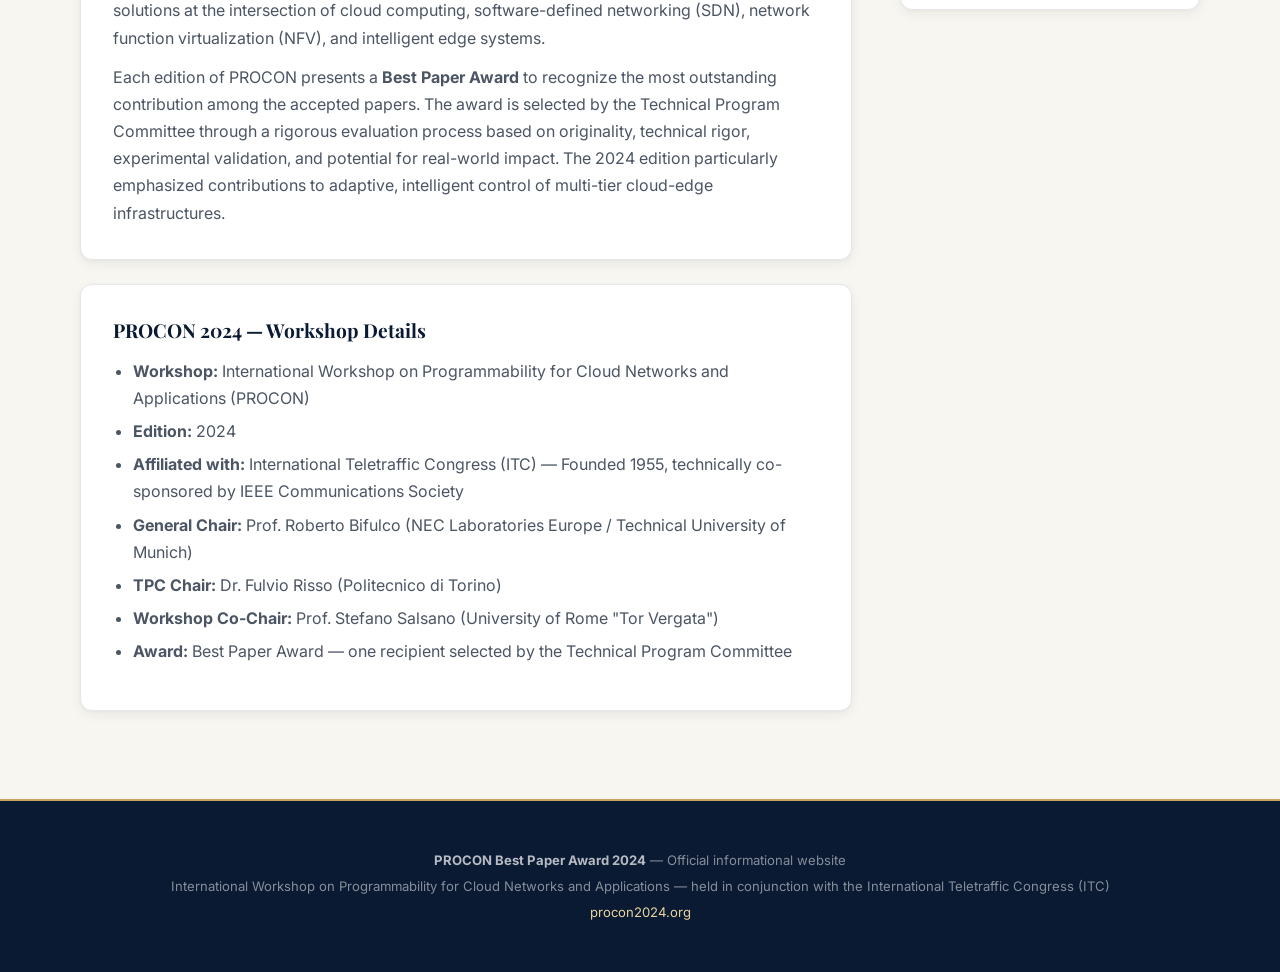
==== commit 9a9695a1: "Update PROCON award date to 10 December 2024" ====
--- a/index.html
+++ b/index.html
@@ -132,7 +132,7 @@
       <div class="sidebar-card-body">
         <ul class="news-list">
           <li>
-            <span class="date">15 December 2024</span>
+            <span class="date">10 December 2024</span>
             <a href="/news/yinan-qian-award.html"><strong>PROCON 2024 Best Paper Award Announced</strong><br>Yinan Qian wins for adaptive RL-driven CDN load balancing research.</a>
           </li>
           <li>
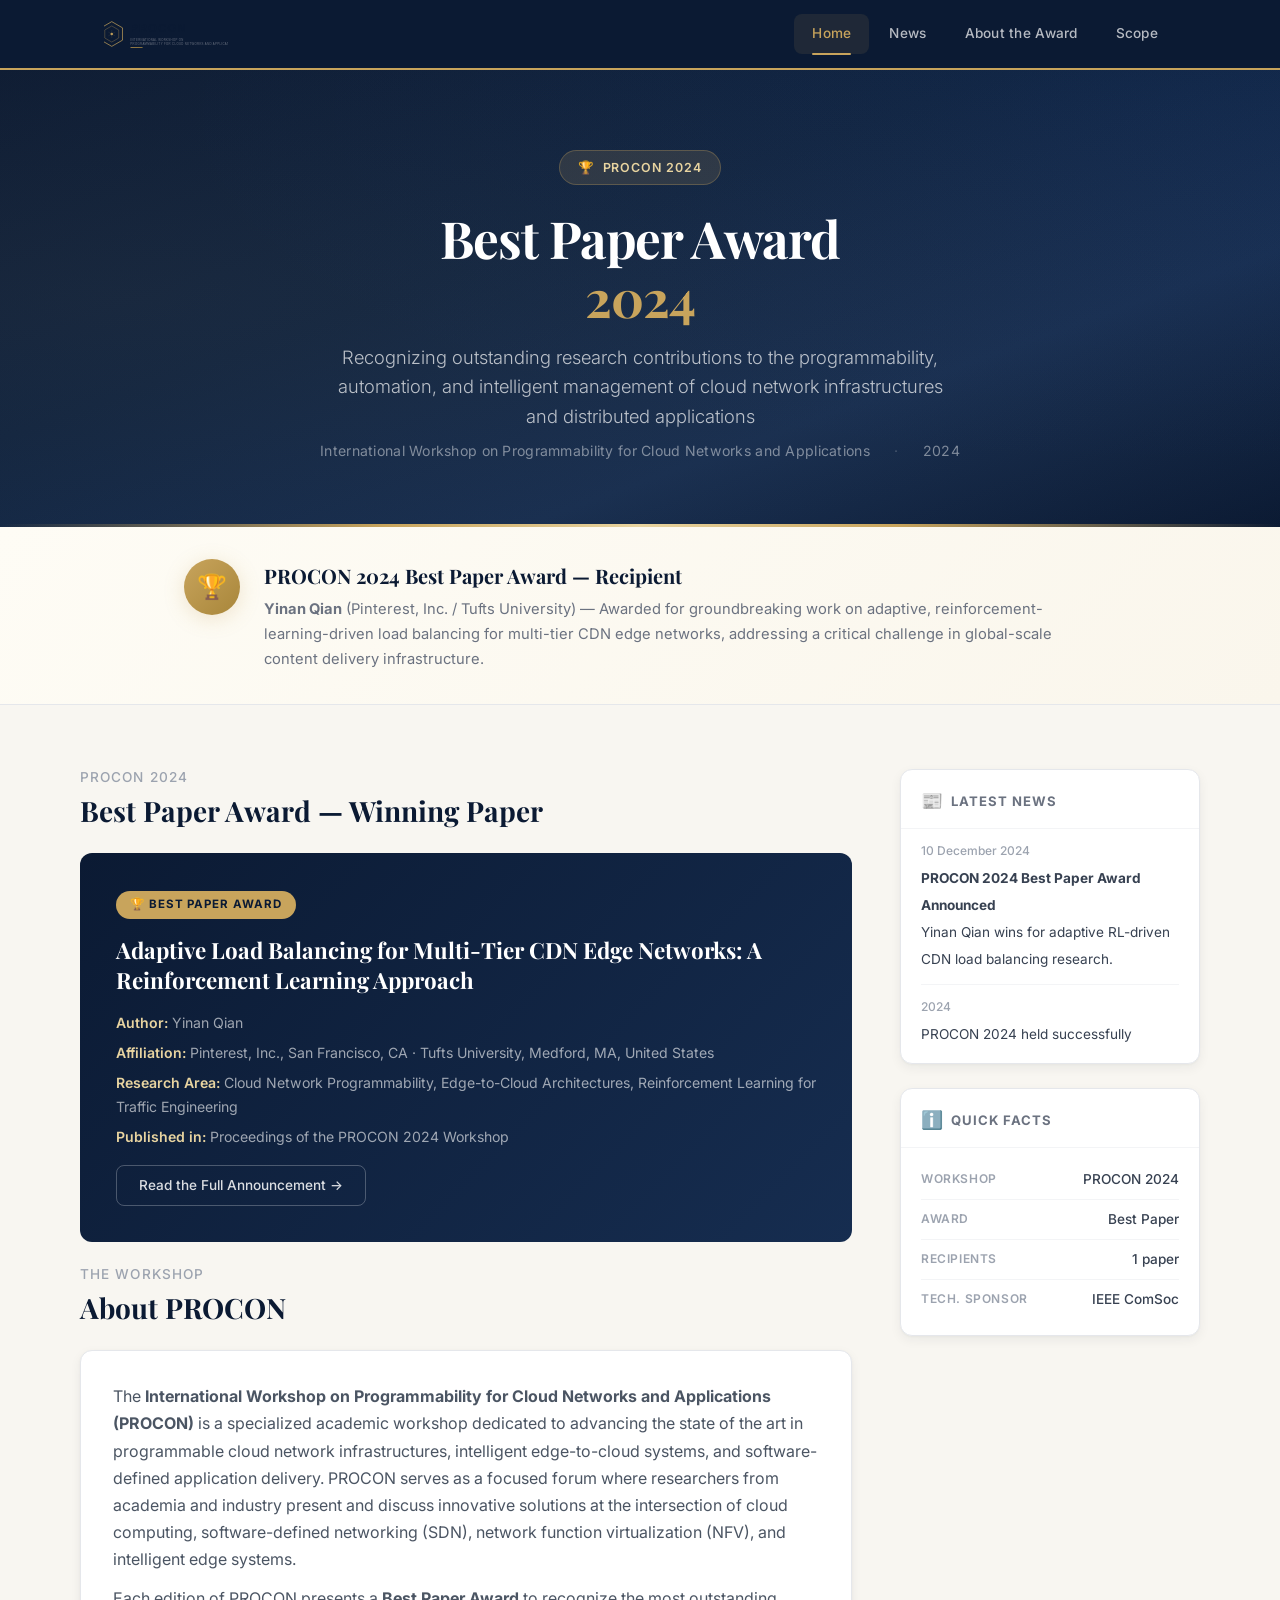
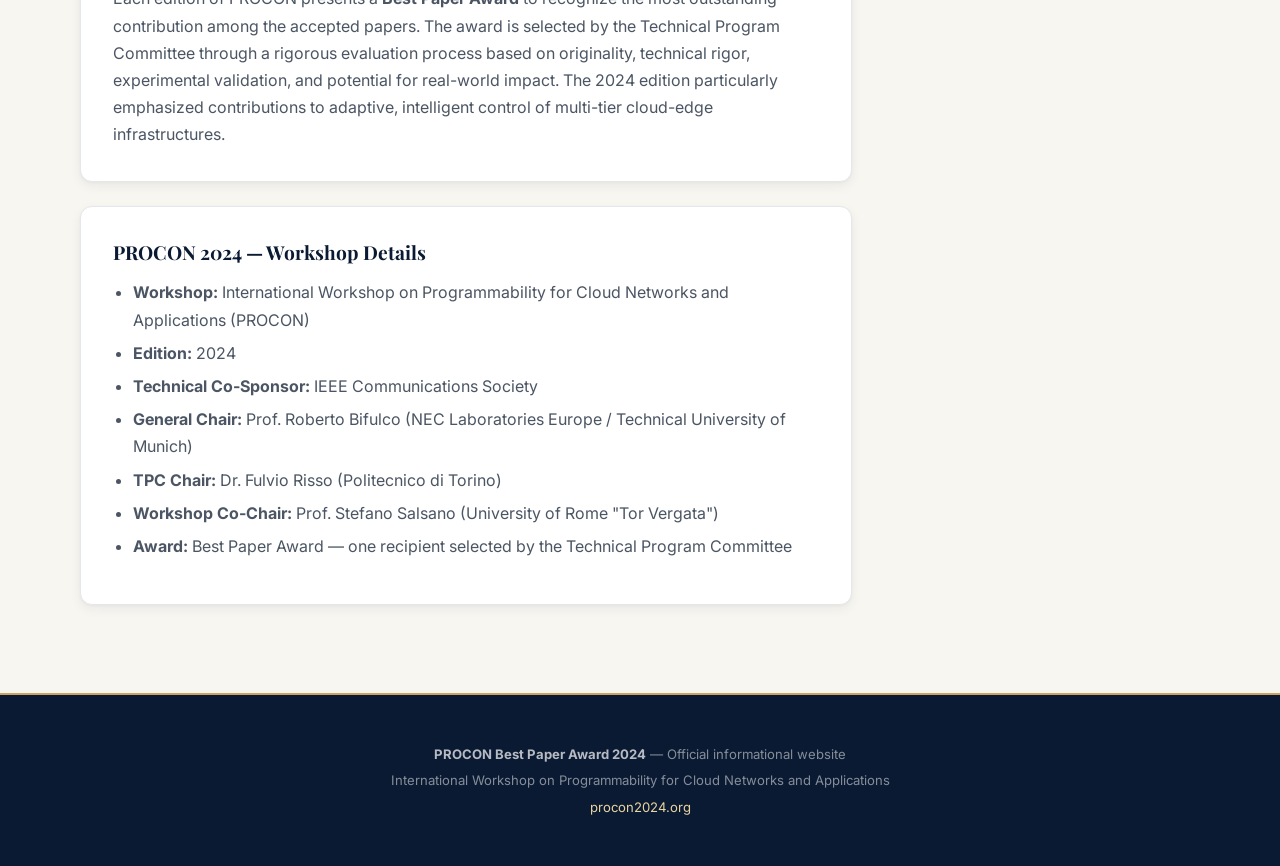
==== commit 36c9c806: "Remove all ITC affiliation references; delete itc.html" ====
--- a/index.html
+++ b/index.html
@@ -4,7 +4,7 @@
   <meta charset="UTF-8">
   <meta name="viewport" content="width=device-width, initial-scale=1.0">
   <title>PROCON 2024 Best Paper Award — International Workshop on Programmability for Cloud Networks and Applications</title>
-  <meta name="description" content="Official site of the PROCON 2024 Best Paper Award. International Workshop on Programmability for Cloud Networks and Applications, held in conjunction with ITC, 2024.">
+  <meta name="description" content="Official site of the PROCON 2024 Best Paper Award. International Workshop on Programmability for Cloud Networks and Applications.">
   <link rel="stylesheet" href="/css/style.css">
   <link rel="icon" href="/images/icon.svg">
 </head>
@@ -23,7 +23,7 @@
       <a href="/news/">News</a>
       <a href="/about.html">About the Award</a>
       <a href="/scope.html">Scope</a>
-      <a href="/itc.html">ITC Affiliation</a>
+    
     </nav>
   </div>
 </header>
@@ -43,8 +43,6 @@
     </p>
     <p class="hero-meta">
       <span>International Workshop on Programmability for Cloud Networks and Applications</span>
-      <span class="sep">·</span>
-      <span>Held in conjunction with ITC</span>
       <span class="sep">·</span>
       <span>2024</span>
     </p>
@@ -76,7 +74,7 @@
       <p class="meta-line"><strong>Author:</strong> Yinan Qian</p>
       <p class="meta-line"><strong>Affiliation:</strong> Pinterest, Inc., San Francisco, CA · Tufts University, Medford, MA, United States</p>
       <p class="meta-line"><strong>Research Area:</strong> Cloud Network Programmability, Edge-to-Cloud Architectures, Reinforcement Learning for Traffic Engineering</p>
-      <p class="meta-line" style="margin-bottom:0;"><strong>Published in:</strong> Proceedings of the PROCON 2024 Workshop, in conjunction with the International Teletraffic Congress (ITC)</p>
+      <p class="meta-line" style="margin-bottom:0;"><strong>Published in:</strong> Proceedings of the PROCON 2024 Workshop</p>
       <a href="/news/yinan-qian-award.html" class="btn-outline">Read the Full Announcement →</a>
     </div>
 
@@ -91,9 +89,7 @@
         The <strong>International Workshop on Programmability for Cloud Networks and Applications (PROCON)</strong>
         is a specialized academic workshop dedicated to advancing the state of the art in programmable cloud
         network infrastructures, intelligent edge-to-cloud systems, and software-defined application delivery.
-        Held in conjunction with the <strong>International Teletraffic Congress (ITC)</strong> — the first
-        international conference in networking science and practice, founded in 1955 and technically
-        co-sponsored by the IEEE Communications Society — PROCON serves as a focused forum where researchers
+        PROCON serves as a focused forum where researchers
         from academia and industry present and discuss innovative solutions at the intersection of cloud computing,
         software-defined networking (SDN), network function virtualization (NFV), and intelligent edge systems.
       </p>
@@ -112,7 +108,7 @@
       <ul>
         <li><strong>Workshop:</strong> International Workshop on Programmability for Cloud Networks and Applications (PROCON)</li>
         <li><strong>Edition:</strong> 2024</li>
-        <li><strong>Affiliated with:</strong> International Teletraffic Congress (ITC) — Founded 1955, technically co-sponsored by IEEE Communications Society</li>
+        <li><strong>Technical Co-Sponsor:</strong> IEEE Communications Society</li>
         <li><strong>General Chair:</strong> Prof. Roberto Bifulco (NEC Laboratories Europe / Technical University of Munich)</li>
         <li><strong>TPC Chair:</strong> Dr. Fulvio Risso (Politecnico di Torino)</li>
         <li><strong>Workshop Co-Chair:</strong> Prof. Stefano Salsano (University of Rome "Tor Vergata")</li>
@@ -137,7 +133,7 @@
           </li>
           <li>
             <span class="date">2024</span>
-            <a href="#">PROCON 2024 held successfully in conjunction with ITC</a>
+            <a href="#">PROCON 2024 held successfully</a>
           </li>
         </ul>
       </div>
@@ -151,7 +147,6 @@
       <div class="sidebar-card-body">
         <ul class="fact-list">
           <li><span class="label">Workshop</span><span class="value">PROCON 2024</span></li>
-          <li><span class="label">Affiliation</span><span class="value">ITC (est. 1955)</span></li>
           <li><span class="label">Award</span><span class="value">Best Paper</span></li>
           <li><span class="label">Recipients</span><span class="value">1 paper</span></li>
           <li><span class="label">Tech. Sponsor</span><span class="value">IEEE ComSoc</span></li>
@@ -159,19 +154,7 @@
       </div>
     </div>
 
-    <div class="sidebar-card">
-      <div class="sidebar-card-header">
-        <span class="icon">🔗</span>
-        <h3>External Links</h3>
-      </div>
-      <div class="sidebar-card-body">
-        <ul class="link-list">
-          <li><a href="https://itc-conference.org/" target="_blank"><span class="arrow">→</span> ITC Conference — Official Website</a></li>
-          <li><a href="https://itc-conference.org/awards" target="_blank"><span class="arrow">→</span> ITC Best Paper Awards</a></li>
-          <li><a href="https://en.wikipedia.org/wiki/International_Teletraffic_Congress" target="_blank"><span class="arrow">→</span> ITC on Wikipedia</a></li>
-        </ul>
-      </div>
-    </div>
+    
 
   </aside>
 </div>
@@ -179,7 +162,7 @@
 <footer class="site-footer">
   <div class="container">
     <p><strong>PROCON Best Paper Award 2024</strong> — Official informational website</p>
-    <p>International Workshop on Programmability for Cloud Networks and Applications — held in conjunction with the International Teletraffic Congress (ITC)</p>
+    <p>International Workshop on Programmability for Cloud Networks and Applications</p>
     <p><a href="https://procon2024.org">procon2024.org</a></p>
   </div>
 </footer>
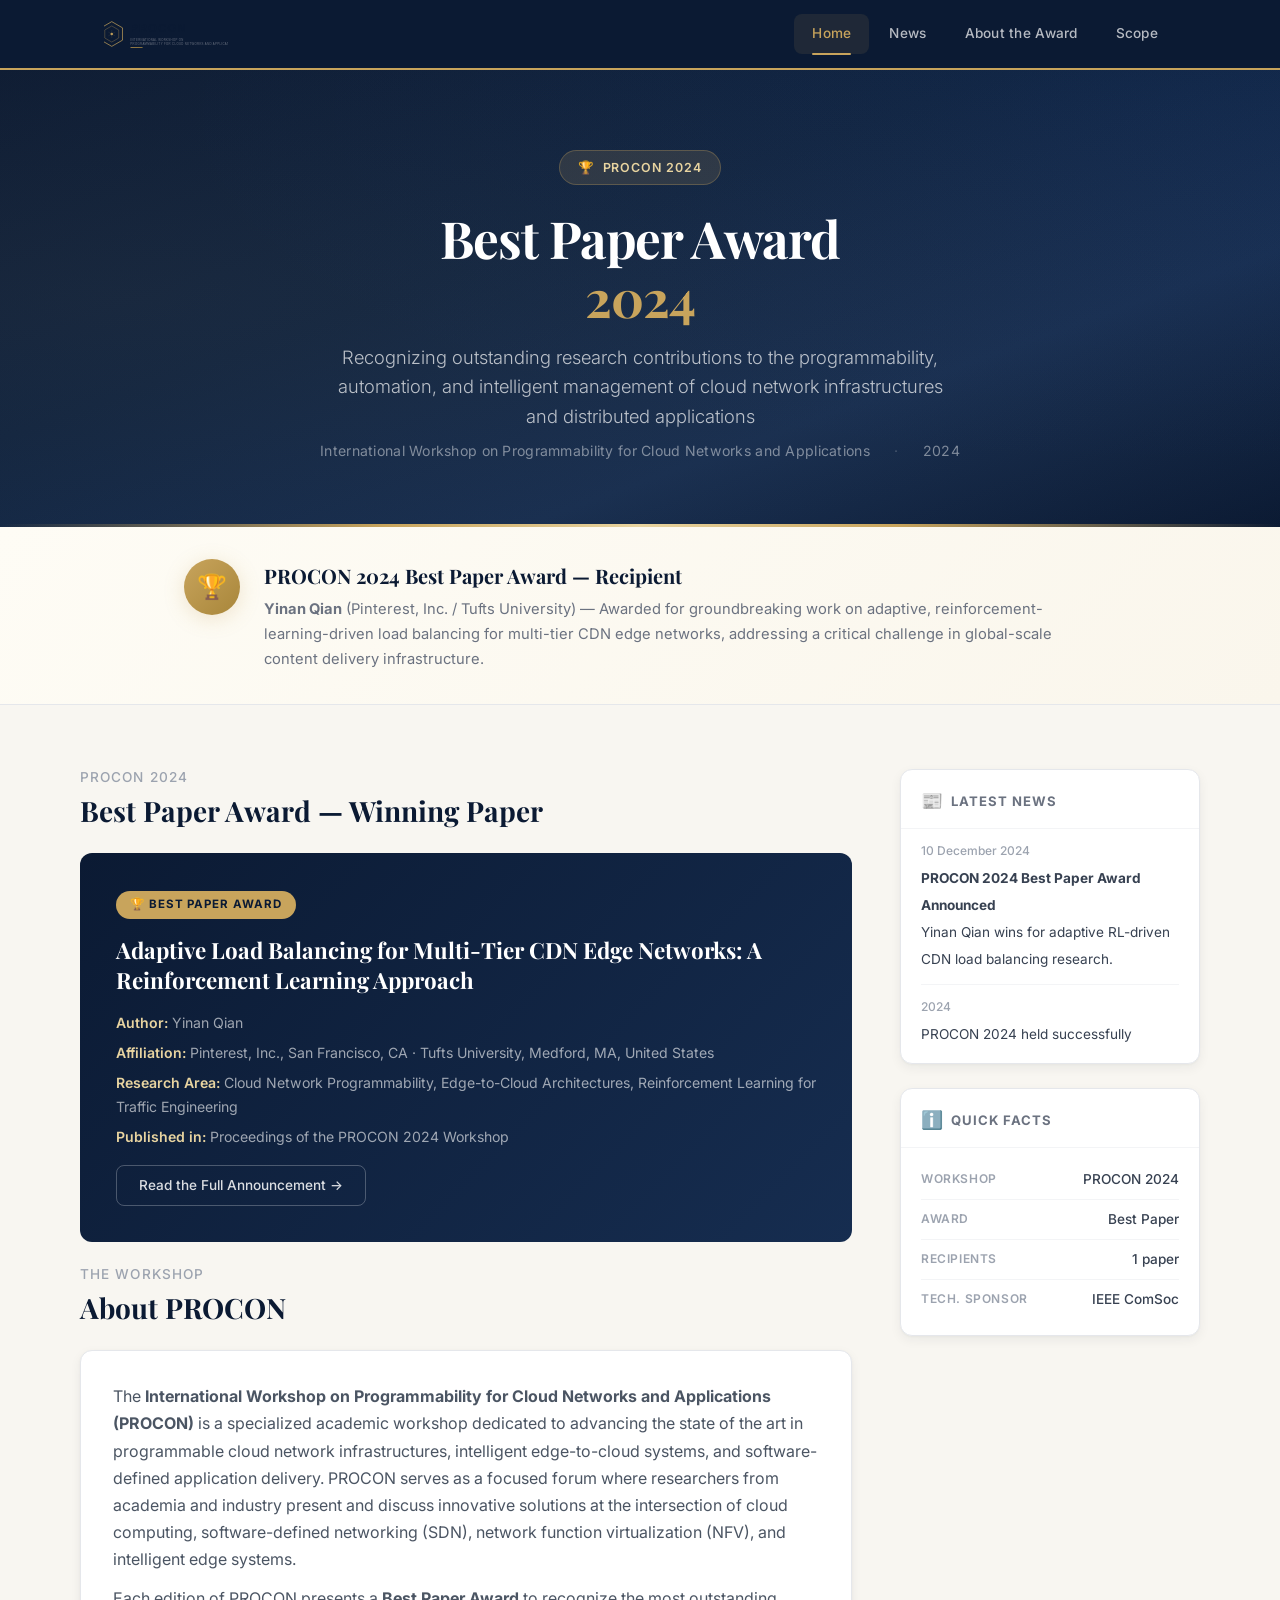
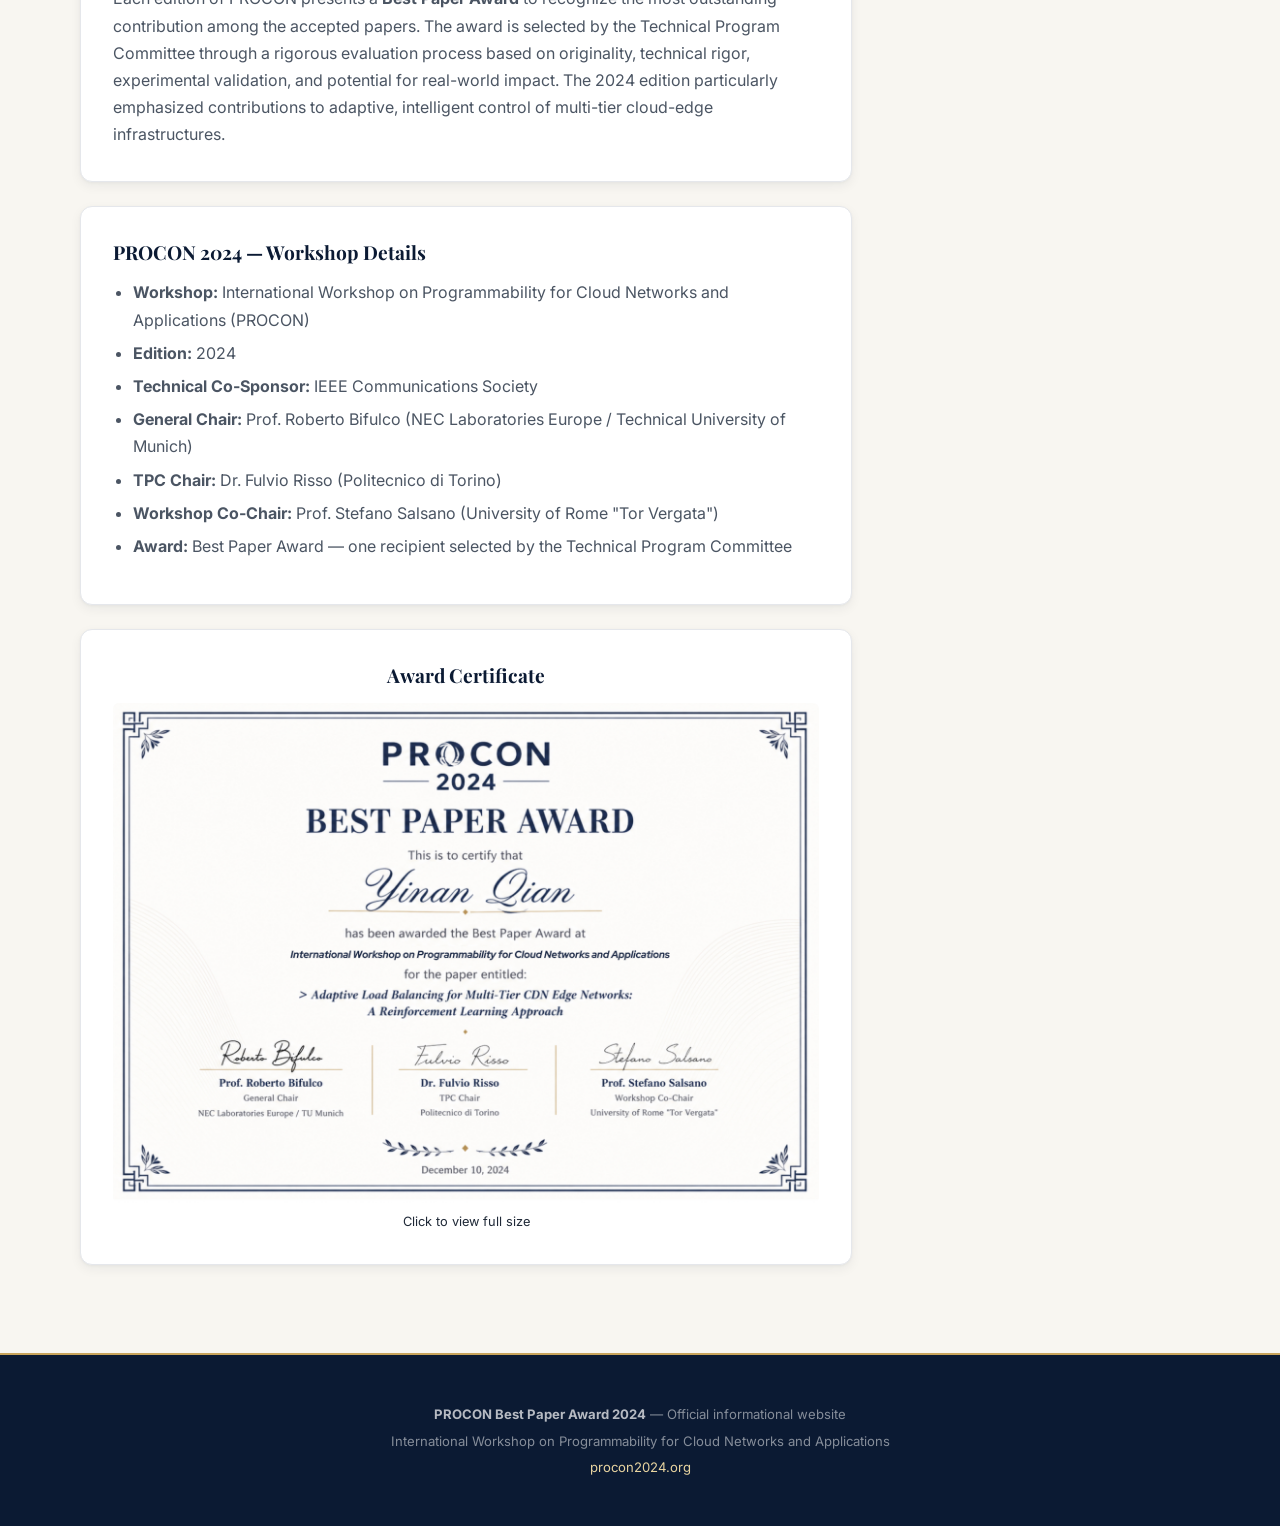
==== commit 6f131772: "Add certificate image to homepage" ====
--- a/index.html
+++ b/index.html
@@ -116,6 +116,15 @@
       </ul>
     </div>
 
+    <!-- Certificate -->
+    <div class="content-card" style="text-align:center;">
+      <h3>Award Certificate</h3>
+      <a href="/images/certificate.jpg" target="_blank">
+        <img src="/images/certificate.jpg" alt="PROCON 2024 Best Paper Award Certificate" style="max-width:100%;height:auto;border:1px solid var(--border);border-radius:6px;margin-top:8px;">
+      </a>
+      <p style="font-size:0.8rem;color:var(--text-muted);margin-top:8px;">Click to view full size</p>
+    </div>
+
   </main>
 
   <aside class="sidebar">
